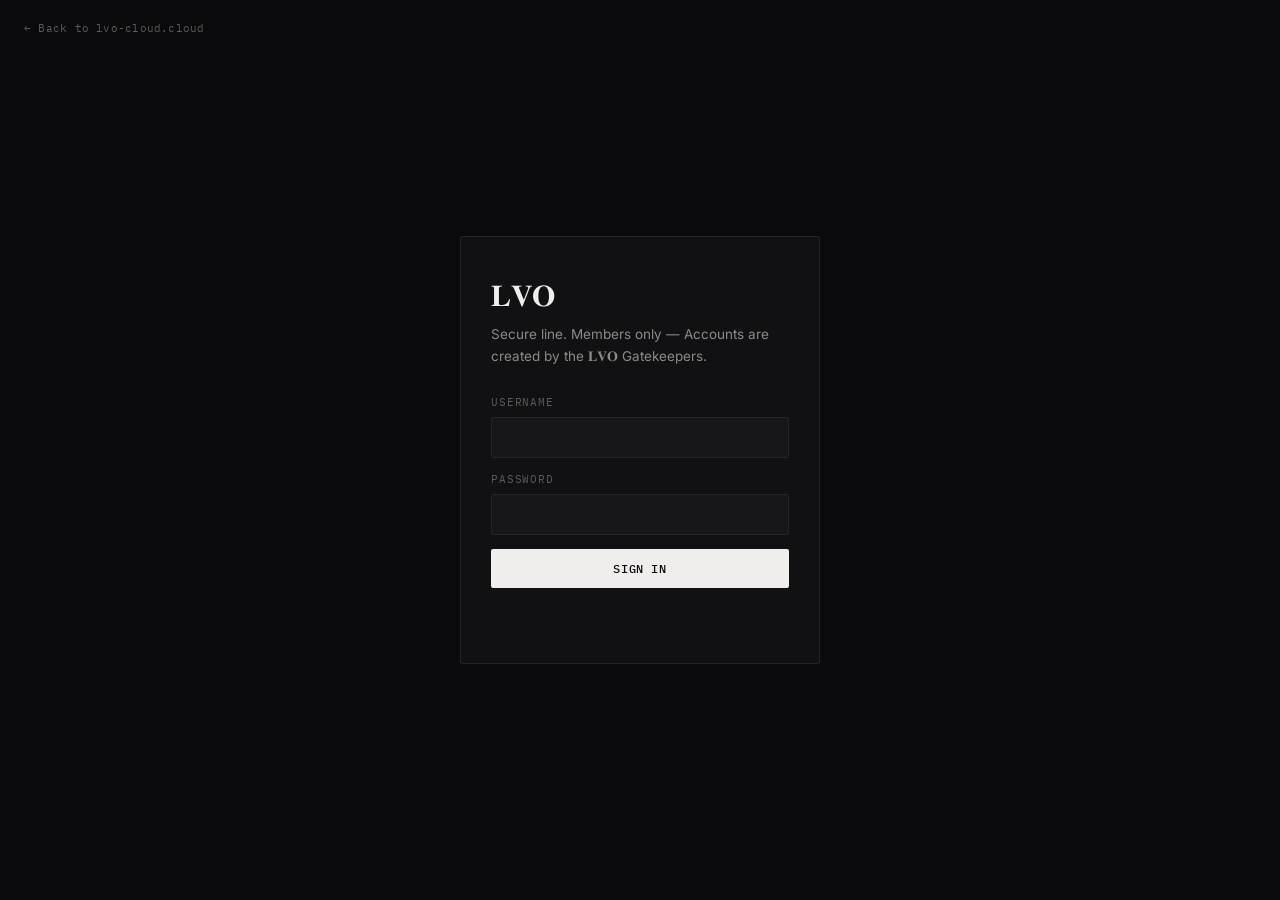
==== index.html @ 2da9b0f8 "Update index.html" ====
<!DOCTYPE html>
<html lang="en">
<head>
<meta charset="UTF-8" />
<meta name="viewport" content="width=device-width, initial-scale=1, maximum-scale=1, viewport-fit=cover" />
<title>𝐋𝐕𝐎 — secure line</title>
<link rel="preconnect" href="https://fonts.googleapis.com">
<link rel="preconnect" href="https://fonts.gstatic.com" crossorigin>
<link href="https://fonts.googleapis.com/css2?family=Fraunces:opsz,wght@9..144,500;9..144,600&family=Inter:wght@400;500;600&family=IBM+Plex+Mono:wght@400;500&display=swap" rel="stylesheet">
<link rel="stylesheet" href="app.css" />
<link rel="icon" type="image/png" href="assets/logo.png"/>
<link rel="apple-touch-icon" href="assets/logo.png"/>
</head>
<body>

<!-- ---------------- Login ---------------- -->
<section id="login-screen">
  <a class="back-to-site login-back" href="https://online.lvo-cloud.cloud">← Back to lvo-cloud.cloud</a>
  <form class="login-card" id="login-form">
    <p class="wordmark">𝐋𝐕𝐎</p>
    <p class="tagline">Secure line. Members only — Accounts are created by the 𝐋𝐕𝐎 Gatekeepers.</p>

    <div class="field">
      <label for="login-username">Username</label>
      <input id="login-username" type="text" autocomplete="username" required />
    </div>
    <div class="field">
      <label for="login-password">Password</label>
      <input id="login-password" type="password" autocomplete="current-password" required />
    </div>
    <button class="btn" type="submit" id="login-submit">Sign in</button>
    <p class="error-text" id="login-error"></p>
  </form>
</section>

<!-- ---------------- Force password change (first login) ---------------- -->
<div class="modal-backdrop hidden" id="pwd-modal">
  <div class="modal">
    <h2>Set a new password</h2>
    <p class="subhead">Your admin created this account with a temporary password. Choose your own before continuing.</p>
    <div class="field">
      <label for="pwd-new">New password (8+ characters)</label>
      <input id="pwd-new" type="password" autocomplete="new-password" />
    </div>
    <p class="error-text" id="pwd-error"></p>
    <div class="modal-actions">
      <button class="btn" id="pwd-save">Save and continue</button>
    </div>
  </div>
</div>

<!-- ---------------- Restore or start fresh (missing local E2EE state) ---------------- -->
<div class="modal-backdrop hidden" id="restore-modal">
  <div class="modal">
    <h2>Restore secure-line history</h2>
    <p class="subhead">This device is missing your encrypted conversation history. Enter your password to restore it from your account backup.</p>
    <div class="field">
      <label for="restore-password">Password</label>
      <input id="restore-password" type="password" autocomplete="current-password" />
    </div>
    <p class="error-text" id="restore-error"></p>
    <div class="modal-actions">
      <button class="btn" id="restore-submit" style="width:auto;">Restore</button>
    </div>
    <hr class="modal-divider" />
    <p class="hint-text">Don't have your password? Starting fresh means you won't be able to read old conversations here, and contacts will need to re-establish a secure session with you.</p>
    <div class="modal-actions">
      <button class="btn btn-danger" id="restore-skip" style="width:auto;">Start a new identity instead</button>
    </div>
  </div>
</div>

<!-- ---------------- App ---------------- -->
<section id="app-screen" class="hidden">
  <aside class="rail" id="rail">
    <div class="rail-header">
      <p class="rail-brand">𝐋𝐕𝐎</p>
      <a class="back-to-site" href="https://online.lvo-cloud.cloud">← lvo-cloud.cloud</a>
      <div class="me-row">
        <div class="avatar avatar-sm" id="me-avatar"></div>
        <span class="me-name" id="me-name"></span>
        <span class="leader-badge hidden" id="leader-badge">LEADER</span>
        <button class="icon-btn" id="open-avatar-modal" title="Change your image">✎</button>
      </div>
    </div>

    <p class="roster-label" id="channels-label">CHANNELS</p>
    <div class="roster-list channels-list" id="channels-list">
      <p class="roster-empty">Loading…</p>
    </div>

    <p class="roster-label">MEMBERS</p>
    <div class="roster-list" id="roster-list">
      <p class="roster-empty">Loading…</p>
    </div>

    <div class="rail-footer">
      <button class="icon-btn settings-btn" id="settings-btn" title="Settings">⚙</button>
      <div class="settings-popover hidden" id="settings-popover">
        <button class="settings-item" id="settings-avatar-btn">Change profile picture</button>
        <button class="settings-item hidden" id="admin-link">Admin panel</button>
        <div class="settings-divider"></div>
        <button class="settings-item danger" id="logout-btn">Log out</button>
      </div>
    </div>
  </aside>

  <main class="chat-pane" id="chat-pane">
    <div id="chat-empty" class="chat-empty">Pick a channel or a member from the left to start a conversation.</div>

    <div id="chat-active" class="hidden" style="display:contents;">
      <div class="chat-header">
        <button class="icon-btn chat-back-btn" id="chat-back-btn" title="Back">
          <svg viewBox="0 0 24 24" width="20" height="20" fill="none" stroke="currentColor" stroke-width="2" stroke-linecap="round" stroke-linejoin="round"><path d="M15 18l-6-6 6-6"/></svg>
        </button>
        <div class="avatar avatar-lg" id="peer-avatar"></div>
        <div>
          <div class="chat-peer-name" id="peer-name"></div>
          <div class="chat-status"><span class="status-dot" id="status-dot"></span><span id="status-text">Connecting…</span></div>
        </div>
      </div>
      <div class="messages" id="messages"></div>

      <div class="attachment-preview hidden" id="attachment-preview"></div>

      <p class="error-text" id="composer-error"></p>
      <div class="composer" id="composer-row">
        <input
          type="file"
          id="composer-file-input"
          class="hidden"
          accept=".pdf,.txt,.png,.jpg,.jpeg,.gif,.webp,.heic,.mp3,.wav,.m4a,.aac,.ogg,.flac,.mp4,.mov,.webm,.avi,.mkv"
          multiple
        />
        <div class="composer-pill">
          <button class="icon-btn" type="button" id="composer-attach-btn" title="Attach a file">📎</button>
          <button class="icon-btn" type="button" id="composer-gif-btn" title="Send a GIF">GIF</button>
          <textarea id="composer-input" placeholder="Message…"></textarea>
        </div>
        <button class="composer-send-btn" id="composer-send" title="Send">
          <svg viewBox="0 0 24 24" width="18" height="18" fill="currentColor"><path d="M3 20l18-8L3 4v6l12 2-12 2z"/></svg>
        </button>
      </div>
      <div class="composer-locked hidden" id="composer-locked">Only admins can post in this channel.</div>
    </div>
  </main>
</section>

<!-- ---------------- Avatar settings modal ---------------- -->
<div class="modal-backdrop hidden" id="avatar-modal">
  <div class="modal">
    <h2>Your image</h2>
    <p class="subhead">Shown to other members in the roster and in chat.</p>

    <div class="tab-row">
      <button class="tab-btn active" data-tab="presets">Choose an icon</button>
      <button class="tab-btn" data-tab="upload">Upload a photo</button>
    </div>

    <div id="tab-presets">
      <div class="preset-grid" id="preset-grid"></div>
    </div>

    <div id="tab-upload" class="hidden">
      <div class="upload-row">
        <div class="avatar avatar-xl" id="upload-preview"></div>
        <input type="file" id="upload-input" accept="image/*" />
      </div>
      <p class="hint-text">JPG or PNG, under 350KB. It's resized to a small square avatar — no need to crop it yourself.</p>
    </div>

    <p class="error-text" id="avatar-error"></p>
    <div class="modal-actions">
      <button class="btn btn-secondary" id="avatar-cancel" style="width:auto;">Close</button>
    </div>
  </div>
</div>

<!-- ---------------- Create channel modal ---------------- -->
<div class="modal-backdrop hidden" id="channel-modal">
  <div class="modal">
    <h2>New channel</h2>
    <p class="subhead">Group channels: everyone added can post. Announcement channels: only you (or people you grant) can post — everyone else reads.</p>
    <div class="field">
      <label for="channel-name">Name</label>
      <input id="channel-name" type="text" placeholder="e.g. Vindex Ops" />
    </div>
    <div class="tab-row">
      <button class="tab-btn active" data-channel-type="group">Group</button>
      <button class="tab-btn" data-channel-type="announcement">Announcement</button>
    </div>
    <p class="roster-label" style="padding-left:0;">MEMBERS</p>
    <div id="channel-member-picker" class="member-picker"></div>
    <p class="error-text" id="channel-error"></p>
    <div class="modal-actions">
      <button class="btn btn-secondary" id="channel-cancel" style="width:auto;">Cancel</button>
      <button class="btn" id="channel-create" style="width:auto;">Create channel</button>
    </div>
  </div>
</div>

<!-- ---------------- Manage channel modal ---------------- -->
<div class="modal-backdrop hidden" id="manage-channel-modal">
  <div class="modal">
    <h2 id="manage-channel-title">Manage channel</h2>
    <p class="subhead" id="manage-channel-subhead"></p>
    <div id="manage-channel-members"></div>
    <p class="roster-label" style="padding-left:0;">ADD MEMBER</p>
    <div class="form-row">
      <select id="manage-channel-add-select"></select>
      <button class="btn btn-secondary" id="manage-channel-add-btn" style="width:auto;">Add</button>
    </div>
    <p class="error-text" id="manage-channel-error"></p>
    <div class="modal-actions">
      <button class="btn btn-danger" id="manage-channel-delete" style="width:auto;">Delete channel</button>
      <button class="btn btn-secondary" id="manage-channel-close" style="width:auto;">Close</button>
    </div>
  </div>
</div>

<!-- ---------------- Admin screen (in-page, no /admin.html route) ---------------- -->
<section id="admin-screen" class="hidden">
  <div class="admin-wrap">
    <div class="admin-top">
      <h1 class="admin-title">𝐋𝐕𝐎 — admin</h1>
      <button class="back-link" id="close-admin">← Back to chat</button>
    </div>

    <div class="card">
      <h2>ADD A MEMBER</h2>
      <div class="form-row">
        <input id="new-username" placeholder="username" />
        <input id="new-displayname" placeholder="display name (optional)" />
      </div>
      <div class="form-row">
        <input id="new-password" placeholder="temporary password (8+ chars)" type="text" />
        <button class="btn" id="create-btn" style="width:auto;">Add member</button>
      </div>
      <p class="hint-text">Give them the username and temporary password directly — they'll be asked to set their own password the first time they sign in.</p>
      <p class="error-text" id="create-error"></p>
    </div>

    <div class="card">
      <h2>MEMBERS</h2>
      <div id="user-list"></div>
    </div>

    <div class="card">
      <div class="admin-top" style="margin-bottom:14px;">
        <h2 style="margin:0;">CHANNELS</h2>
        <button class="btn btn-secondary" id="admin-new-channel" style="width:auto;">+ New channel</button>
      </div>
      <div id="admin-channel-list"></div>
    </div>

    <div class="card">
      <h2>DIRECT MESSAGES</h2>
      <p class="hint-text" style="margin-top:0;">Direct messages stay end-to-end encrypted — this shows only who's talked to whom and when, never message content.</p>
      <div id="dm-thread-list"></div>
    </div>
  </div>
</section>

<!-- ---------------- Message bubble template (cloned by app.js per message) ---------------- -->
<template id="message-template">
  <div class="message" data-message-id="" data-from="">
    <div class="avatar avatar-sm message-avatar"></div>
    <div class="message-body">
      <div class="message-meta">
        <span class="message-author"></span>
        <span class="message-time"></span>
      </div>
      <div class="message-bubble">
        <div class="message-attachments"></div>
        <div class="message-text"></div>
      </div>
      <div class="message-reactions hidden"></div>
    </div>
    <div class="message-hover-actions">
      <button class="icon-btn message-heart-btn" type="button" title="React with ❤️">
        <svg viewBox="0 0 24 24" width="15" height="15" fill="none" stroke="currentColor" stroke-width="1.6" stroke-linecap="round" stroke-linejoin="round">
          <path d="M12 20.5s-7.5-4.6-9.9-9.1C.6 8 2 4.6 5.3 3.9c2-.45 3.9.4 5 2 .8 1.15.9 1.15 1.7 0 1.1-1.6 3-2.45 5-2 3.3.7 4.7 4.1 3.2 7.5-2.4 4.5-9.9 9.1-9.9 9.1z"/>
        </svg>
      </button>
      <button class="icon-btn message-react-btn" type="button" title="Add reaction">
        <svg viewBox="0 0 20 20" width="16" height="16" fill="none" stroke="currentColor" stroke-width="1.4" stroke-linecap="round" stroke-linejoin="round">
          <circle cx="8" cy="8" r="6.3"/>
          <path d="M5.4 8.8c.55.95 1.55 1.6 2.6 1.6s2.05-.65 2.6-1.6"/>
          <circle cx="6" cy="6.6" r="0.55" fill="currentColor" stroke="none"/>
          <circle cx="10" cy="6.6" r="0.55" fill="currentColor" stroke="none"/>
          <path d="M15 11.5v4.4M12.8 13.7h4.4" stroke-width="1.6"/>
        </svg>
      </button>
    </div>
  </div>
</template>

<!-- ---------------- Reaction pill template (cloned per emoji group under a message) ---------------- -->
<template id="reaction-pill-template">
  <button class="reaction-pill" type="button" data-emoji="">
    <span class="reaction-emoji"></span>
    <span class="reaction-count"></span>
  </button>
</template>

<!-- ---------------- Reaction picker popup (positioned near the message that was hovered/tapped) ----------------
     Full emoji set via the emoji-picker-element web component instead of
     a hardcoded row of 6 buttons. The custom element script is lazy-loaded
     by app.js the first time this popup is opened, not on initial page load. -->
<div class="reaction-picker hidden" id="reaction-picker">
  <emoji-picker id="emoji-picker-el"></emoji-picker>
</div>

<!-- ---------------- Attachment bubble template (cloned by app.js per message) ---------------- -->
<template id="attachment-bubble-template">
  <div class="attachment-bubble" data-kind="">
    <a class="attachment-image-link" href="#" target="_blank" rel="noopener">
      <img class="attachment-image hidden" alt="" />
    </a>
    <div class="attachment-file hidden">
      <span class="attachment-file-icon"></span>
      <div class="attachment-file-meta">
        <span class="attachment-file-name"></span>
        <span class="attachment-file-size"></span>
      </div>
      <a class="attachment-download-link" href="#" download>⬇</a>
    </div>
    <audio class="attachment-audio hidden" controls></audio>
    <video class="attachment-video hidden" controls></video>
  </div>
</template>

<!-- ---------------- Lightbox for image/video attachments ---------------- -->
<div class="modal-backdrop hidden" id="lightbox-modal">
  <div class="modal lightbox-modal">
    <button class="icon-btn lightbox-close" id="lightbox-close" title="Close">✕</button>
    <img class="lightbox-image hidden" id="lightbox-image" alt="" />
    <video class="lightbox-video hidden" id="lightbox-video" controls></video>
  </div>
</div>

<!-- ---------------- GIF search modal (GIPHY) ---------------- -->
<div class="modal-backdrop hidden" id="gif-modal">
  <div class="modal gif-modal">
    <h2>Send a GIF</h2>
    <div class="field">
      <input id="gif-search-input" type="text" placeholder="Search GIPHY…" />
    </div>
    <div class="gif-grid" id="gif-grid"></div>
    <p class="error-text" id="gif-error"></p>
    <div class="modal-actions">
      <button class="btn btn-secondary" id="gif-cancel" style="width:auto;">Close</button>
    </div>
  </div>
</div>

<!--
  sdk/e2ee-sdk.bundle.js and the emoji-picker-element module are NOT
  loaded here anymore. Both are lazy-loaded from app.js only when
  actually needed (after a successful login, and the first time the
  reaction picker opens) so the login screen doesn't have to download
  the crypto bundle before it's even interactive.
-->
<script src="app.js"></script>
</body>
</html>
---- app.css ----
/* Fonts are now loaded via <link> tags in index.html's <head> instead of
   an @import here — an @import inside CSS forces the browser to fetch
   and parse this whole file before it even discovers the font request,
   adding a full extra round trip before text renders. */

:root {
  --ink: #0a0a0c;
  --panel: #111114;
  --panel-raised: #17171b;
  --hairline: #242327;
  --text: #f0eeec;
  --text-muted: #8b8a86;
  --text-faint: #5c5b58;
  --accent: #4e8ca8;
  --accent-dim: #2c4e5c;
  --accent-2: #7c5cff;
  --leader: #c8a96e;
  --danger: #b3564a;
  --radius: 2px;
  --font-ui: 'Inter', system-ui, sans-serif;
  --font-serif: 'Fraunces', serif;
  --font-mono: 'IBM Plex Mono', ui-monospace, monospace;
  /* iOS/Android safe areas (notch, status bar, home indicator). Falls
     back to 0px on devices/browsers that don't support env(), so these
     are safe to use unconditionally rather than only inside a mobile
     media query. */
  --safe-top: env(safe-area-inset-top, 0px);
  --safe-bottom: env(safe-area-inset-bottom, 0px);
  --safe-left: env(safe-area-inset-left, 0px);
  --safe-right: env(safe-area-inset-right, 0px);
}

* { box-sizing: border-box; }

html, body {
  height: 100%;
  margin: 0;
  overflow: hidden; /* the app manages its own internal scroll regions */
}

body {
  background: var(--ink);
  color: var(--text);
  font-family: var(--font-ui);
  font-size: 15px;
  line-height: 1.5;
  -webkit-font-smoothing: antialiased;
  /* prevents the blue tap-highlight flash on iOS/Android when tapping
     roster rows, buttons, etc. */
  -webkit-tap-highlight-color: transparent;
}

button {
  font-family: inherit;
  cursor: pointer;
}

input, textarea {
  font-family: inherit;
  font-size: inherit;
  color: var(--text);
  background: var(--panel-raised);
  border: 1px solid var(--hairline);
  border-radius: var(--radius);
  padding: 10px 12px;
}
input::placeholder, textarea::placeholder { color: var(--text-faint); }
input:focus, textarea:focus, button:focus-visible {
  outline: none;
  border-color: var(--accent-dim);
}

.hidden { display: none !important; }

/* ---------- Login ---------- */

#login-screen {
  position: fixed;
  inset: 0;
  overflow-y: auto;
  display: flex;
  align-items: center;
  justify-content: center;
  padding: 24px;
  padding-top: calc(24px + var(--safe-top));
  padding-bottom: calc(24px + var(--safe-bottom));
}

.login-back {
  position: fixed;
  top: calc(20px + var(--safe-top));
  left: calc(24px + var(--safe-left));
  z-index: 5;
}

.login-card {
  width: 100%;
  max-width: 360px;
  border: 1px solid var(--hairline);
  border-radius: var(--radius);
  background: var(--panel);
  padding: 36px 30px;
}

.wordmark {
  font-family: var(--font-serif);
  font-weight: 500;
  font-size: 30px;
  letter-spacing: -0.01em;
  color: var(--text);
  margin: 0 0 6px;
}

.tagline {
  color: var(--text-muted);
  font-size: 13.5px;
  line-height: 1.6;
  margin: 0 0 28px;
}

.field {
  display: flex;
  flex-direction: column;
  gap: 6px;
  margin-bottom: 14px;
}
.field label {
  font-family: var(--font-mono);
  font-size: 10.5px;
  letter-spacing: 0.08em;
  text-transform: uppercase;
  color: var(--text-faint);
}

.btn {
  font-family: var(--font-mono);
  font-size: 12px;
  letter-spacing: 0.05em;
  text-transform: uppercase;
  border: none;
  border-radius: var(--radius);
  padding: 12px 16px;
  font-weight: 500;
  background: var(--text);
  color: var(--ink);
  width: 100%;
  transition: background .15s;
}
.btn:hover { background: var(--accent); color: var(--text); }
.btn:disabled { opacity: 0.35; cursor: default; }

.btn-secondary {
  background: transparent;
  border: 1px solid var(--hairline);
  color: var(--text);
}
.btn-secondary:hover { border-color: var(--accent-dim); background: var(--panel-raised); }

.btn-danger {
  background: transparent;
  border: 1px solid var(--danger);
  color: var(--danger);
}
.btn-danger:hover { background: rgba(179, 86, 74, 0.12); }

.error-text {
  color: var(--danger);
  font-size: 13px;
  margin-top: 10px;
  min-height: 16px;
}

.hint-text {
  color: var(--text-faint);
  font-size: 12px;
  margin-top: 16px;
  line-height: 1.6;
}

/* ---------- App shell ---------- */

#app-screen {
  position: fixed;
  inset: 0;
  overflow: hidden;
  display: grid;
  grid-template-columns: 280px 1fr;
  grid-template-rows: 100%;
}

.rail {
  background: var(--ink);
  border-right: 1px solid var(--hairline);
  display: flex;
  flex-direction: column;
  min-width: 0;
  min-height: 0;
  height: 100%;
  overflow: hidden;
}

.rail-header {
  padding: 20px 16px 16px;
  padding-top: calc(20px + var(--safe-top));
  border-bottom: 1px solid var(--hairline);
  flex: 0 0 auto;
}

.rail-brand {
  font-family: var(--font-serif);
  font-weight: 500;
  font-size: 19px;
  letter-spacing: -0.01em;
  margin: 0 0 4px;
}

.back-to-site {
  display: inline-block;
  font-family: var(--font-mono);
  font-size: 11px;
  letter-spacing: 0.02em;
  color: var(--text-faint);
  text-decoration: none;
  margin: 0 0 14px;
}
.back-to-site:hover { color: var(--accent); }

.me-row {
  display: flex;
  align-items: center;
  gap: 10px;
}

.me-name {
  font-size: 13px;
  font-weight: 500;
  flex: 1;
  min-width: 0;
  overflow: hidden;
  text-overflow: ellipsis;
  white-space: nowrap;
}

.leader-badge {
  font-size: 10px;
  font-family: var(--font-mono);
  letter-spacing: 0.05em;
  color: var(--leader);
  border: 1px solid var(--leader);
  border-radius: var(--radius);
  padding: 3px 7px;
  white-space: nowrap;
}

.icon-btn {
  background: transparent;
  border: none;
  color: var(--text-muted);
  padding: 4px;
  border-radius: var(--radius);
  display: flex;
  flex-shrink: 0;
}
.icon-btn:hover { color: var(--text); background: var(--panel-raised); }

.roster-label {
  padding: 16px 16px 8px;
  font-size: 11px;
  letter-spacing: 0.1em;
  text-transform: uppercase;
  color: var(--text-faint);
  font-family: var(--font-mono);
  flex: 0 0 auto;
}

.roster-list {
  overflow-y: auto;
  -webkit-overflow-scrolling: touch;
  padding: 0 8px 8px;
  min-height: 0;
}

/* Members list takes remaining space; channels list is capped so a long
   channel list can't push the members list (or the rail footer) off
   screen — each scrolls independently instead of the whole page. */
#roster-list { flex: 1 1 auto; }
#channels-list { flex: 0 1 auto; max-height: 34vh; }

.roster-item {
  display: flex;
  align-items: center;
  gap: 10px;
  width: 100%;
  padding: 9px 8px;
  border: none;
  background: transparent;
  border-radius: var(--radius);
  text-align: left;
  color: var(--text);
}
.roster-item:hover { background: var(--panel-raised); }
.roster-item.active { background: var(--panel-raised); box-shadow: inset 2px 0 0 var(--accent); }
.roster-item.active .avatar { box-shadow: 0 0 0 2px var(--ink), 0 0 0 4px var(--accent-2); }

.roster-name {
  font-size: 13.5px;
  flex: 1;
  min-width: 0;
  overflow: hidden;
  text-overflow: ellipsis;
  white-space: nowrap;
}

.roster-empty {
  color: var(--text-faint);
  font-size: 13px;
  padding: 16px;
  line-height: 1.6;
}

.rail-footer {
  padding: 12px 16px;
  padding-bottom: calc(12px + var(--safe-bottom));
  border-top: 1px solid var(--hairline);
  flex: 0 0 auto;
  position: relative;
  display: flex;
}

.settings-btn {
  width: 36px;
  height: 36px;
  align-items: center;
  justify-content: center;
  border: 1px solid var(--hairline);
  border-radius: var(--radius);
  font-size: 16px;
}
.settings-btn:hover { border-color: var(--accent-dim); background: var(--panel-raised); color: var(--text); }

.settings-popover {
  position: absolute;
  left: 16px;
  bottom: calc(58px + var(--safe-bottom));
  width: 216px;
  background: var(--panel);
  border: 1px solid var(--hairline);
  border-radius: var(--radius);
  padding: 6px;
  display: flex;
  flex-direction: column;
  gap: 2px;
  box-shadow: 0 10px 30px rgba(0, 0, 0, 0.45);
  z-index: 20;
}

.settings-item {
  display: block;
  width: 100%;
  text-align: left;
  background: transparent;
  border: none;
  color: var(--text);
  padding: 9px 10px;
  font-size: 13px;
  border-radius: var(--radius);
  text-decoration: none;
}
.settings-item:hover { background: var(--panel-raised); }
.settings-item.danger { color: var(--danger); }
.settings-divider {
  height: 1px;
  background: var(--hairline);
  margin: 4px 2px;
}

/* ---------- Avatar ---------- */

.avatar {
  border-radius: 50%;
  display: flex;
  align-items: center;
  justify-content: center;
  overflow: hidden;
  flex-shrink: 0;
  font-family: var(--font-serif);
  font-size: 16px;
  background: var(--panel-raised);
  color: var(--text);
}
.avatar img { width: 100%; height: 100%; object-fit: cover; }
.avatar svg { width: 55%; height: 55%; }
.avatar-sm { width: 30px; height: 30px; font-size: 14px; }
.avatar-lg { width: 40px; height: 40px; font-size: 18px; }
.avatar-xl { width: 64px; height: 64px; font-size: 30px; }

/* Group/announcement channel icons get a gradient instead of the flat
   panel background used for member avatars, so they read as distinct
   "spaces" in the list the way Instagram group threads do. */
.channel-icon {
  background: linear-gradient(135deg, var(--accent-2), #ff5c8d);
  color: #fff;
}

/* ---------- Chat pane ---------- */

.chat-pane {
  display: flex;
  flex-direction: column;
  min-width: 0;
  min-height: 0;
  height: 100%;
  overflow: hidden;
  background: var(--ink);
}

.chat-header {
  display: flex;
  align-items: center;
  gap: 12px;
  padding: 16px 24px;
  padding-top: calc(16px + var(--safe-top));
  border-bottom: 1px solid var(--hairline);
  flex: 0 0 auto;
}

/* Only shown on mobile (see media query) — returns to the roster/channel
   list instead of leaving the chat with nowhere to go back to. */
.chat-back-btn {
  display: none;
  width: 32px;
  height: 32px;
  align-items: center;
  justify-content: center;
  margin-left: -6px;
  border-radius: 50%;
}

.chat-peer-name {
  font-size: 15.5px;
  font-weight: 500;
}

.chat-status {
  font-family: var(--font-mono);
  font-size: 11px;
  letter-spacing: 0.03em;
  color: var(--text-faint);
  display: flex;
  align-items: center;
  gap: 6px;
  margin-top: 2px;
}

.status-dot {
  width: 6px;
  height: 6px;
  border-radius: 50%;
  background: var(--text-faint);
  flex-shrink: 0;
}
.status-dot.secured { background: var(--accent); }
.status-dot.error { background: var(--danger); }

.chat-empty {
  flex: 1;
  display: flex;
  align-items: center;
  justify-content: center;
  color: var(--text-faint);
  font-size: 14px;
  text-align: center;
  padding: 40px;
}

.messages {
  flex: 1 1 auto;
  min-height: 0;
  overflow-y: auto;
  -webkit-overflow-scrolling: touch;
  padding: 22px 24px;
  display: flex;
  flex-direction: column;
  gap: 0;
}

/* Spacing between messages is margin-based (not a uniform flex gap) so
   grouped/consecutive messages from the same sender can sit tighter
   together, Instagram-DM style, instead of every message getting the
   same amount of breathing room regardless of who sent it. */
.messages > * { margin-top: 14px; }
.messages > *:first-child { margin-top: 0; }
.messages > .message.grouped { margin-top: 2px; }

.bubble-row {
  display: flex;
  gap: 8px;
  max-width: 70%;
}
.bubble-row.mine { align-self: flex-end; flex-direction: row-reverse; }

.bubble {
  padding: 10px 14px;
  border-radius: var(--radius);
  font-size: 14px;
  line-height: 1.5;
  word-break: break-word;
}
.bubble-row.theirs .bubble { background: var(--panel-raised); border: 1px solid var(--hairline); }
.bubble-row.mine .bubble { background: var(--accent-dim); border: 1px solid var(--accent); color: var(--text); }
.bubble-row.system { align-self: center; max-width: 90%; }
.bubble-row.system .bubble {
  background: transparent;
  color: var(--text-faint);
  font-family: var(--font-mono);
  font-size: 11.5px;
  letter-spacing: 0.02em;
  border: 1px dashed var(--hairline);
}

/* ---------- Messages-app style bubbles (avatar, name+time, bubble, reactions) ---------- */

.message {
  display: flex;
  gap: 10px;
  max-width: 66%;
  align-self: flex-start;
}
.message.mine {
  align-self: flex-end;
  flex-direction: row-reverse;
}

.message-avatar {
  margin-top: 18px;
  flex-shrink: 0;
}
/* Grouped messages (same sender, sent close together) hide the avatar
   and the name/time row, but keep the avatar's layout space reserved
   with visibility instead of display:none, so the text bubble above it
   doesn't jump out of alignment. */
.message.grouped .message-avatar { visibility: hidden; }
.message.grouped .message-meta { display: none; }

.message-body {
  display: flex;
  flex-direction: column;
  gap: 5px;
  min-width: 0;
}
.message.theirs .message-body { align-items: flex-start; }
.message.mine .message-body { align-items: flex-end; }

.message-meta {
  display: flex;
  align-items: baseline;
  gap: 8px;
  font-family: var(--font-mono);
  padding: 0 2px;
}
.message.mine .message-meta { flex-direction: row-reverse; }

.message-author {
  font-size: 11.5px;
  color: var(--text-muted);
  font-weight: 500;
  max-width: 220px;
  overflow: hidden;
  text-overflow: ellipsis;
  white-space: nowrap;
}
.message-time {
  font-size: 10.5px;
  color: var(--text-faint);
  white-space: nowrap;
}

.message-bubble {
  display: flex;
  flex-direction: column;
  gap: 6px;
  min-width: 0;
}
.message.theirs .message-bubble { align-items: flex-start; }
.message.mine .message-bubble { align-items: flex-end; }

.message-attachments { display: flex; flex-direction: column; gap: 6px; min-width: 0; }

.message-text {
  background: var(--panel-raised);
  border: 1px solid var(--hairline);
  border-radius: 18px;
  padding: 9px 14px;
  font-size: 14px;
  line-height: 1.5;
  word-break: break-word;
  max-width: 100%;
  white-space: pre-wrap;
}
.message.mine .message-text {
  background: linear-gradient(135deg, var(--accent) 0%, var(--accent-2) 100%);
  border-color: transparent;
  color: #fff;
}
.message.theirs .message-text { border-bottom-left-radius: 4px; }
.message.mine .message-text { border-bottom-right-radius: 4px; }

.message-reactions {
  display: flex;
  flex-wrap: wrap;
  gap: 4px;
  padding: 0 2px;
}
.message.mine .message-reactions { justify-content: flex-end; }

.reaction-pill {
  display: flex;
  align-items: center;
  gap: 4px;
  background: var(--panel-raised);
  border: 1px solid var(--hairline);
  border-radius: 999px;
  padding: 2px 8px;
  color: var(--text-muted);
}
.reaction-pill:hover { border-color: var(--accent-dim); }
.reaction-pill.mine-reaction { border-color: var(--accent); color: var(--text); }
.reaction-emoji { font-size: 13px; }
.reaction-count { font-family: var(--font-mono); font-size: 10.5px; }

.message-hover-actions {
  align-self: center;
  display: flex;
  gap: 2px;
  opacity: 0;
  pointer-events: none;
  transition: opacity .12s ease;
}
.message:hover .message-hover-actions,
.message:focus-within .message-hover-actions { opacity: 1; pointer-events: auto; }
.message-react-btn, .message-heart-btn {
  width: 28px;
  height: 28px;
  align-items: center;
  justify-content: center;
  border-radius: 50%;
  color: var(--text-faint);
}
.message-react-btn:hover { color: var(--text); background: var(--panel-raised); }
.message-heart-btn:hover { color: #ff5c8d; background: var(--panel-raised); }

/* ---------- Attachments (images, files, audio, video bubbles) ---------- */

.attachment-bubble { max-width: 280px; }

.attachment-image-link { display: block; line-height: 0; }
.attachment-image {
  display: block;
  width: 100%;
  max-height: 320px;
  object-fit: cover;
  border-radius: 12px;
  cursor: zoom-in;
  border: 1px solid var(--hairline);
}

.attachment-file {
  display: flex;
  align-items: center;
  gap: 10px;
  background: var(--panel-raised);
  border: 1px solid var(--hairline);
  border-radius: var(--radius);
  padding: 10px 12px;
  min-width: 220px;
}
.attachment-file-icon { font-size: 20px; flex-shrink: 0; }
.attachment-file-meta {
  display: flex;
  flex-direction: column;
  min-width: 0;
  flex: 1;
}
.attachment-file-name {
  font-size: 13px;
  overflow: hidden;
  text-overflow: ellipsis;
  white-space: nowrap;
}
.attachment-file-size {
  font-size: 11px;
  color: var(--text-faint);
  font-family: var(--font-mono);
}
.attachment-download-link {
  color: var(--accent);
  text-decoration: none;
  font-size: 16px;
  flex-shrink: 0;
  padding: 4px;
}
.attachment-download-link:hover { color: var(--text); }

.attachment-audio { display: block; width: 260px; max-width: 100%; }
.attachment-video {
  display: block;
  width: 100%;
  max-height: 320px;
  border-radius: 12px;
  cursor: pointer;
  border: 1px solid var(--hairline);
}

/* ---------- Composer attachment preview strip ---------- */

.attachment-preview {
  display: flex;
  flex-wrap: wrap;
  gap: 8px;
  padding: 10px 24px 0;
  flex: 0 0 auto;
}
.attachment-preview-chip {
  display: flex;
  align-items: center;
  gap: 8px;
  background: var(--panel-raised);
  border: 1px solid var(--hairline);
  border-radius: var(--radius);
  padding: 6px 6px 6px 10px;
  font-size: 12px;
  color: var(--text-muted);
}
.attachment-preview-chip .icon-btn { padding: 2px; }

/* ---------- Composer (pill-shaped input + circular gradient send button,
   Instagram-DM style, instead of a full-width text field + text button) ---------- */

.composer {
  display: flex;
  align-items: center;
  gap: 10px;
  padding: 12px 20px 18px;
  padding-bottom: calc(18px + var(--safe-bottom));
  border-top: 1px solid var(--hairline);
  flex: 0 0 auto;
}

.composer-pill {
  flex: 1;
  min-width: 0;
  display: flex;
  align-items: center;
  gap: 2px;
  background: var(--panel-raised);
  border: 1px solid var(--hairline);
  border-radius: 999px;
  padding: 6px 8px 6px 12px;
  transition: border-color .15s;
}
.composer-pill:focus-within { border-color: var(--accent-dim); }

.composer-pill textarea {
  flex: 1;
  min-width: 0;
  resize: none;
  height: 22px;
  max-height: 100px;
  border: none;
  background: transparent;
  padding: 6px 4px;
}

.composer-pill .icon-btn {
  height: 32px;
  width: 32px;
  flex-shrink: 0;
  align-items: center;
  justify-content: center;
  border-radius: 50%;
  font-size: 11px;
  font-family: var(--font-mono);
}

.composer-send-btn {
  width: 40px;
  height: 40px;
  border-radius: 50%;
  border: none;
  flex-shrink: 0;
  display: flex;
  align-items: center;
  justify-content: center;
  background: var(--panel-raised);
  color: var(--text-faint);
  transition: background .15s, color .15s, transform .1s;
}
.composer-send-btn.active {
  background: linear-gradient(135deg, var(--accent) 0%, var(--accent-2) 100%);
  color: #fff;
}
.composer-send-btn:active { transform: scale(0.9); }

#composer-error { padding: 0 24px; flex: 0 0 auto; }

.composer-locked {
  padding: 14px 24px 20px;
  padding-bottom: calc(20px + var(--safe-bottom));
  color: var(--text-faint);
  font-family: var(--font-mono);
  font-size: 12px;
  letter-spacing: 0.02em;
  border-top: 1px solid var(--hairline);
  flex: 0 0 auto;
}

/* ---------- Modal ---------- */

.modal-backdrop {
  position: fixed;
  inset: 0;
  background: rgba(5, 5, 6, 0.75);
  display: flex;
  align-items: center;
  justify-content: center;
  z-index: 10;
  padding: 24px;
  padding-top: calc(24px + var(--safe-top));
  padding-bottom: calc(24px + var(--safe-bottom));
}

.modal {
  width: 100%;
  max-width: 420px;
  background: var(--panel);
  border: 1px solid var(--hairline);
  border-radius: var(--radius);
  padding: 26px;
  max-height: 85vh;
  overflow-y: auto;
  -webkit-overflow-scrolling: touch;
  position: relative;
}

.modal h2 {
  font-family: var(--font-serif);
  font-weight: 500;
  font-size: 19px;
  margin: 0 0 6px;
}
.modal .subhead {
  color: var(--text-muted);
  font-size: 13px;
  line-height: 1.6;
  margin: 0 0 20px;
}

.tab-row {
  display: flex;
  gap: 6px;
  margin-bottom: 18px;
}
.tab-btn {
  flex: 1;
  font-family: var(--font-mono);
  background: transparent;
  border: 1px solid var(--hairline);
  color: var(--text-faint);
  border-radius: var(--radius);
  padding: 9px;
  font-size: 11.5px;
  letter-spacing: 0.03em;
  text-transform: uppercase;
}
.tab-btn.active { border-color: var(--accent-dim); color: var(--text); }

.preset-grid {
  display: grid;
  grid-template-columns: repeat(4, 1fr);
  gap: 10px;
  margin-bottom: 8px;
}
.preset-choice {
  aspect-ratio: 1;
  border: 2px solid transparent;
  border-radius: 50%;
  display: flex;
  align-items: center;
  justify-content: center;
  overflow: hidden;
}
.preset-choice img { width: 100%; height: 100%; object-fit: cover; }
.preset-choice svg { width: 46%; height: 46%; }
.preset-choice.selected { border-color: var(--accent); }

.upload-row {
  display: flex;
  align-items: center;
  gap: 14px;
  margin-bottom: 8px;
}

.modal-actions {
  display: flex;
  gap: 10px;
  margin-top: 20px;
}

/* ---------- Lightbox ---------- */

.lightbox-modal {
  background: transparent;
  border: none;
  padding: 0;
  max-width: 92vw;
  max-height: 92vh;
  display: flex;
  align-items: center;
  justify-content: center;
  overflow: visible;
}
.lightbox-image, .lightbox-video {
  max-width: 92vw;
  max-height: 88vh;
  border-radius: var(--radius);
  display: block;
}
.lightbox-close {
  position: absolute;
  top: -42px;
  right: -6px;
  color: var(--text);
  background: var(--panel-raised);
  border: 1px solid var(--hairline);
  border-radius: 50%;
  width: 32px;
  height: 32px;
  align-items: center;
  justify-content: center;
}

/* ---------- Scrollbars ---------- */

::-webkit-scrollbar { width: 8px; }
::-webkit-scrollbar-thumb { background: var(--hairline); border-radius: 4px; }
::-webkit-scrollbar-track { background: transparent; }

/* ---------- Mobile: Telegram/Instagram-style list <-> chat navigation ----------
   #app-screen starts on the roster/channel list (.rail) full-screen.
   Picking a channel or member adds .chat-open (see app.js selectPeer /
   selectChannel), which swaps to the chat pane full-screen; the back
   button in the chat header (only visible at this breakpoint) removes
   .chat-open again. Nothing here changes the desktop two-pane layout. */
@media (max-width: 700px) {
  #app-screen {
    grid-template-columns: 1fr;
    grid-template-rows: 1fr;
  }
  .rail {
    display: flex;
    width: 100%;
  }
  .chat-pane { display: none; }

  #app-screen.chat-open .rail { display: none; }
  #app-screen.chat-open .chat-pane { display: flex; }

  .chat-back-btn { display: flex; }

  .chat-header { padding-left: 14px; padding-right: 16px; }
  .messages { padding: 16px; }
  .composer { padding-left: 12px; padding-right: 12px; }
  .attachment-preview { padding-left: 12px; padding-right: 12px; }
  #composer-error { padding-left: 12px; padding-right: 12px; }
  .composer-locked { padding-left: 16px; padding-right: 16px; }

  .message { max-width: 84%; }

  /* iOS Safari zooms the page in on focusing any input under 16px —
     bump just the interactive form controls up to 16px at this
     breakpoint rather than changing desktop typography. */
  input, textarea, select { font-size: 16px; }

  .modal { padding: 22px 18px; max-width: 100%; }
  .modal-backdrop { padding: 16px; padding-top: calc(16px + var(--safe-top)); padding-bottom: calc(16px + var(--safe-bottom)); }

  .gif-modal { width: 100%; }
  .gif-grid { grid-template-columns: repeat(3, 1fr); }

  emoji-picker {
    width: min(320px, calc(100vw - 32px));
  }

  .admin-wrap { padding: 20px 16px 60px; padding-top: calc(20px + var(--safe-top)); }
  .form-row { flex-direction: column; align-items: stretch; }
  .form-row input, .form-row select { min-width: 0; }
}

/* ---------- Channels ---------- */
.read-only-badge {
  font-family: var(--font-mono);
  font-size: 9.5px;
  letter-spacing: 0.04em;
  text-transform: uppercase;
  color: var(--text-faint);
  border: 1px solid var(--hairline);
  border-radius: var(--radius);
  padding: 2px 5px;
  white-space: nowrap;
}
.monitoring-banner {
  background: var(--panel-raised);
  border-bottom: 1px solid var(--hairline);
  color: var(--text-faint);
  font-family: var(--font-mono);
  font-size: 11px;
  letter-spacing: 0.02em;
  padding: 8px 24px;
  text-align: center;
  flex: 0 0 auto;
}
.member-picker {
  display: flex;
  flex-direction: column;
  gap: 6px;
  max-height: 220px;
  overflow-y: auto;
  margin-bottom: 8px;
  padding: 4px 2px;
}
.member-picker-row {
  font-size: 13.5px;
  display: flex;
  align-items: center;
  gap: 8px;
}
.member-picker-row input { padding: 0; width: auto; }
.canpost-toggle {
  font-family: var(--font-mono);
  font-size: 11.5px;
  color: var(--text-muted);
  display: flex;
  align-items: center;
  gap: 6px;
  white-space: nowrap;
}
.canpost-toggle input { padding: 0; width: auto; }
.channel-type-badge {
  font-family: var(--font-mono);
  font-size: 9.5px;
  letter-spacing: 0.04em;
  text-transform: uppercase;
  color: var(--text-faint);
  border: 1px solid var(--hairline);
  border-radius: var(--radius);
  padding: 2px 5px;
  margin-left: 6px;
}
select {
  font-family: inherit;
  font-size: inherit;
  color: var(--text);
  background: var(--panel-raised);
  border: 1px solid var(--hairline);
  border-radius: var(--radius);
  padding: 10px 12px;
}
/* ---------- Admin screen (in-page, replaces admin.html) ---------- */
#admin-screen {
  position: fixed;
  inset: 0;
  overflow-y: auto;
  -webkit-overflow-scrolling: touch;
  background: var(--ink);
}
.admin-wrap { max-width: 720px; margin: 0 auto; padding: 32px 24px 80px; }
.admin-top { display: flex; align-items: center; justify-content: space-between; margin-bottom: 24px; gap: 12px; flex-wrap: wrap; }
.admin-title { font-family: var(--font-mono); font-size: 18px; margin: 0; }
.card { border: 1px solid var(--hairline); border-radius: var(--radius); background: var(--panel); padding: 20px; margin-bottom: 20px; }
.card h2 { font-size: 14px; margin: 0 0 14px; color: var(--text-muted); font-family: var(--font-mono); font-weight: 500; }
.form-row { display: flex; gap: 10px; margin-bottom: 10px; flex-wrap: wrap; align-items: center; }
.form-row input, .form-row select { flex: 1; min-width: 140px; }
.user-row { display: flex; align-items: center; gap: 10px; padding: 10px 0; border-bottom: 1px solid var(--hairline); flex-wrap: wrap; }
.user-row:last-child { border-bottom: none; }
.user-meta { flex: 1; min-width: 0; }
.user-id { font-family: var(--font-mono); font-size: 12.5px; color: var(--text-muted); }
.user-actions { display: flex; gap: 6px; align-items: center; flex-wrap: wrap; }
.user-actions button { font-size: 12px; padding: 6px 10px; width: auto; }
.back-link {
  color: var(--accent);
  font-size: 13px;
  text-decoration: none;
  background: transparent;
  border: none;
  font-family: inherit;
  cursor: pointer;
  padding: 0;
}

/* ---------- Reactions: emoji picker (added for full-emoji-set reactions) ---------- */
.reaction-picker { padding: 0; width: max-content; max-width: calc(100vw - 20px); }
emoji-picker {
  --background: var(--panel-raised);
  --border-color: var(--hairline);
  --num-columns: 8;
  width: 320px;
  height: 360px;
  max-width: 100%;
}

/* ---------- GIFs (GIPHY search modal) ---------- */
.gif-modal { width: 480px; max-width: 100%; }
.gif-grid {
  display: grid;
  grid-template-columns: repeat(3, 1fr);
  gap: 8px;
  max-height: 360px;
  overflow-y: auto;
  -webkit-overflow-scrolling: touch;
}
.gif-choice {
  padding: 0;
  border: none;
  background: none;
  cursor: pointer;
  border-radius: var(--radius);
  overflow: hidden;
}
.gif-choice img { width: 100%; display: block; }
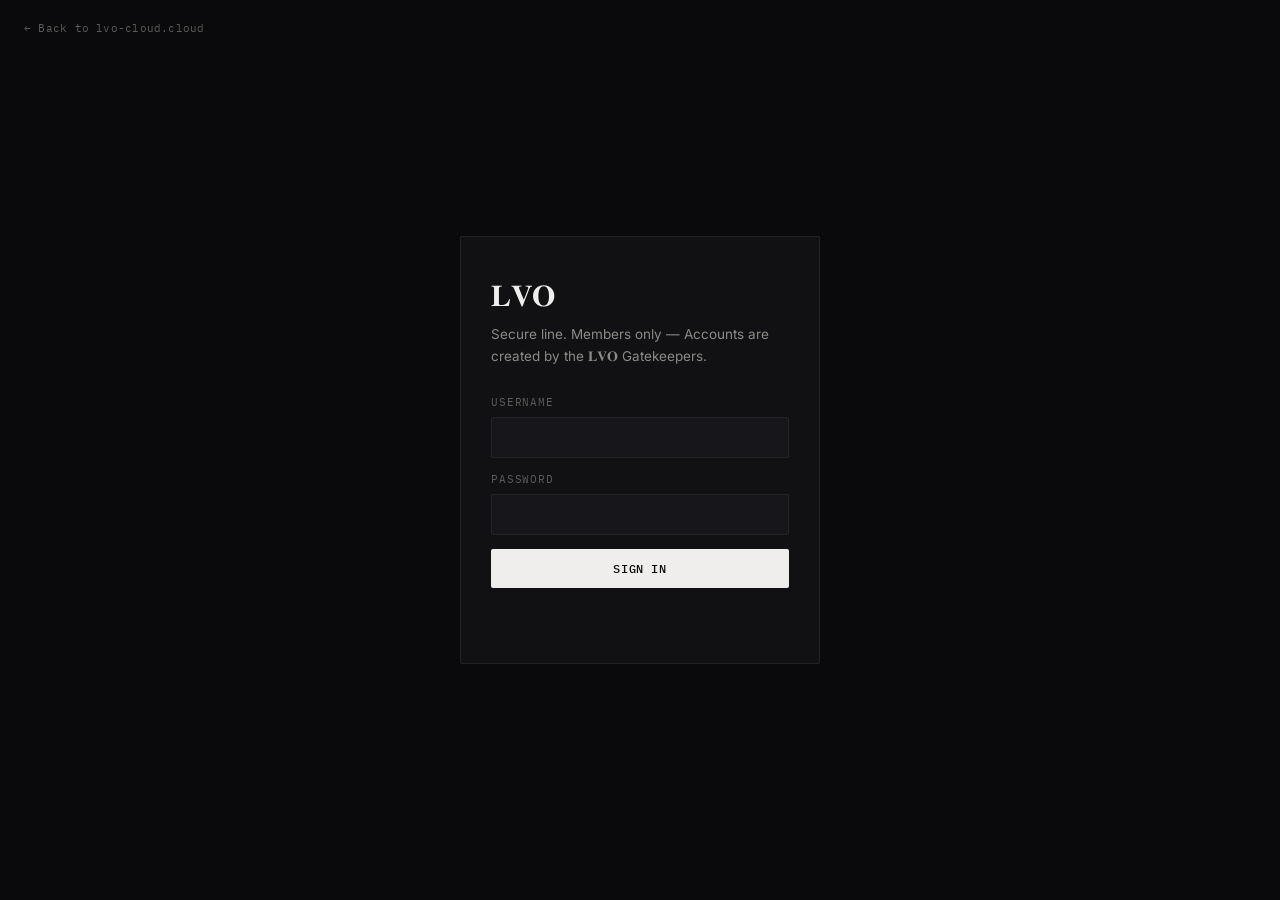
==== commit 6294f9f2: "Update index.html" ====
--- a/index.html
+++ b/index.html
@@ -3,7 +3,7 @@
 <head>
 <meta charset="UTF-8" />
 <meta name="viewport" content="width=device-width, initial-scale=1, maximum-scale=1, viewport-fit=cover" />
-<title>𝐋𝐕𝐎 — secure line</title>
+<title>𝐋𝐕𝐎 — chat</title>
 <link rel="preconnect" href="https://fonts.googleapis.com">
 <link rel="preconnect" href="https://fonts.gstatic.com" crossorigin>
 <link href="https://fonts.googleapis.com/css2?family=Fraunces:opsz,wght@9..144,500;9..144,600&family=Inter:wght@400;500;600&family=IBM+Plex+Mono:wght@400;500&display=swap" rel="stylesheet">
@@ -45,27 +45,6 @@
     <p class="error-text" id="pwd-error"></p>
     <div class="modal-actions">
       <button class="btn" id="pwd-save">Save and continue</button>
-    </div>
-  </div>
-</div>
-
-<!-- ---------------- Restore or start fresh (missing local E2EE state) ---------------- -->
-<div class="modal-backdrop hidden" id="restore-modal">
-  <div class="modal">
-    <h2>Restore secure-line history</h2>
-    <p class="subhead">This device is missing your encrypted conversation history. Enter your password to restore it from your account backup.</p>
-    <div class="field">
-      <label for="restore-password">Password</label>
-      <input id="restore-password" type="password" autocomplete="current-password" />
-    </div>
-    <p class="error-text" id="restore-error"></p>
-    <div class="modal-actions">
-      <button class="btn" id="restore-submit" style="width:auto;">Restore</button>
-    </div>
-    <hr class="modal-divider" />
-    <p class="hint-text">Don't have your password? Starting fresh means you won't be able to read old conversations here, and contacts will need to re-establish a secure session with you.</p>
-    <div class="modal-actions">
-      <button class="btn btn-danger" id="restore-skip" style="width:auto;">Start a new identity instead</button>
     </div>
   </div>
 </div>
@@ -355,11 +334,9 @@
 </div>
 
 <!--
-  sdk/e2ee-sdk.bundle.js and the emoji-picker-element module are NOT
-  loaded here anymore. Both are lazy-loaded from app.js only when
-  actually needed (after a successful login, and the first time the
-  reaction picker opens) so the login screen doesn't have to download
-  the crypto bundle before it's even interactive.
+  The emoji-picker-element module is NOT loaded here — it's lazy-loaded
+  from app.js the first time the reaction picker opens, so the login
+  screen doesn't have to download it before it's even interactive.
 -->
 <script src="app.js"></script>
 </body>
--- a/app.css
+++ b/app.css
@@ -441,6 +441,8 @@
   font-weight: 500;
 }
 
+.reset-session-btn { margin-left: auto; flex-shrink: 0; }
+
 .chat-status {
   font-family: var(--font-mono);
   font-size: 11px;
@@ -1127,3 +1129,9 @@
   overflow: hidden;
 }
 .gif-choice img { width: 100%; display: block; }
+
+.modal-divider {
+  border: none;
+  border-top: 1px solid var(--hairline);
+  margin: 18px 0;
+}
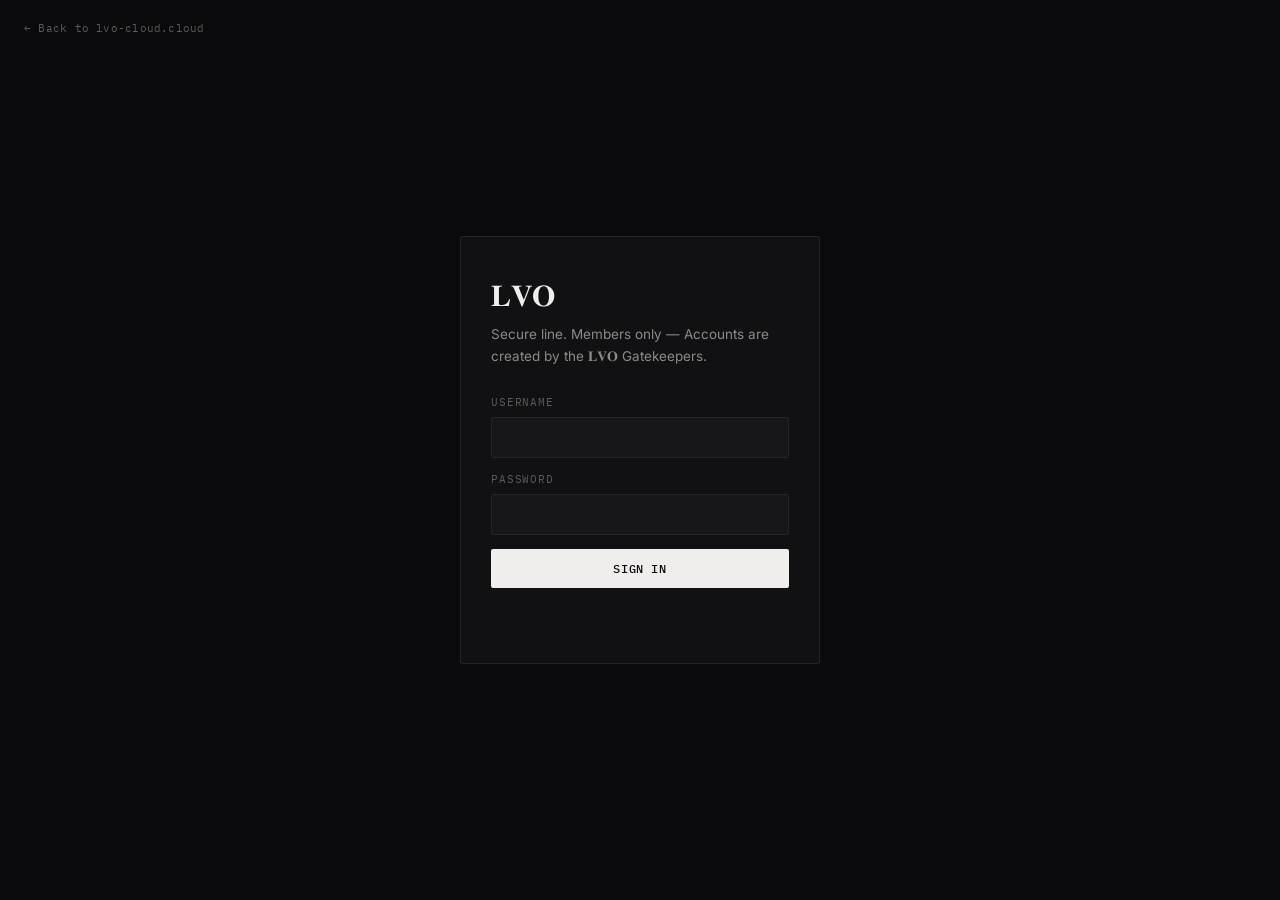
==== commit 0373f391: "Update index.html" ====
--- a/index.html
+++ b/index.html
@@ -234,11 +234,23 @@
 
     <div class="card">
       <h2>DIRECT MESSAGES</h2>
-      <p class="hint-text" style="margin-top:0;">Direct messages stay end-to-end encrypted — this shows only who's talked to whom and when, never message content.</p>
+      <p class="hint-text" style="margin-top:0;">Direct messages are stored in plaintext and are visible to admins. Click a thread to review its full message history.</p>
       <div id="dm-thread-list"></div>
     </div>
   </div>
 </section>
+
+<!-- ---------------- Admin DM viewer (read-only) ---------------- -->
+<div class="modal-backdrop hidden" id="admin-dm-viewer-modal">
+  <div class="modal admin-dm-viewer-modal">
+    <div class="chat-header" style="padding:0 0 12px;">
+      <div id="admin-dm-viewer-title" class="chat-peer-name"></div>
+      <button class="icon-btn" id="admin-dm-viewer-close" title="Close" style="margin-left:auto;">✕</button>
+    </div>
+    <p class="hint-text" style="margin-top:0;">Read-only admin view. This thread's messages are not editable here.</p>
+    <div class="messages" id="admin-dm-viewer-messages" style="max-height:60vh; overflow-y:auto;"></div>
+  </div>
+</div>
 
 <!-- ---------------- Message bubble template (cloned by app.js per message) ---------------- -->
 <template id="message-template">
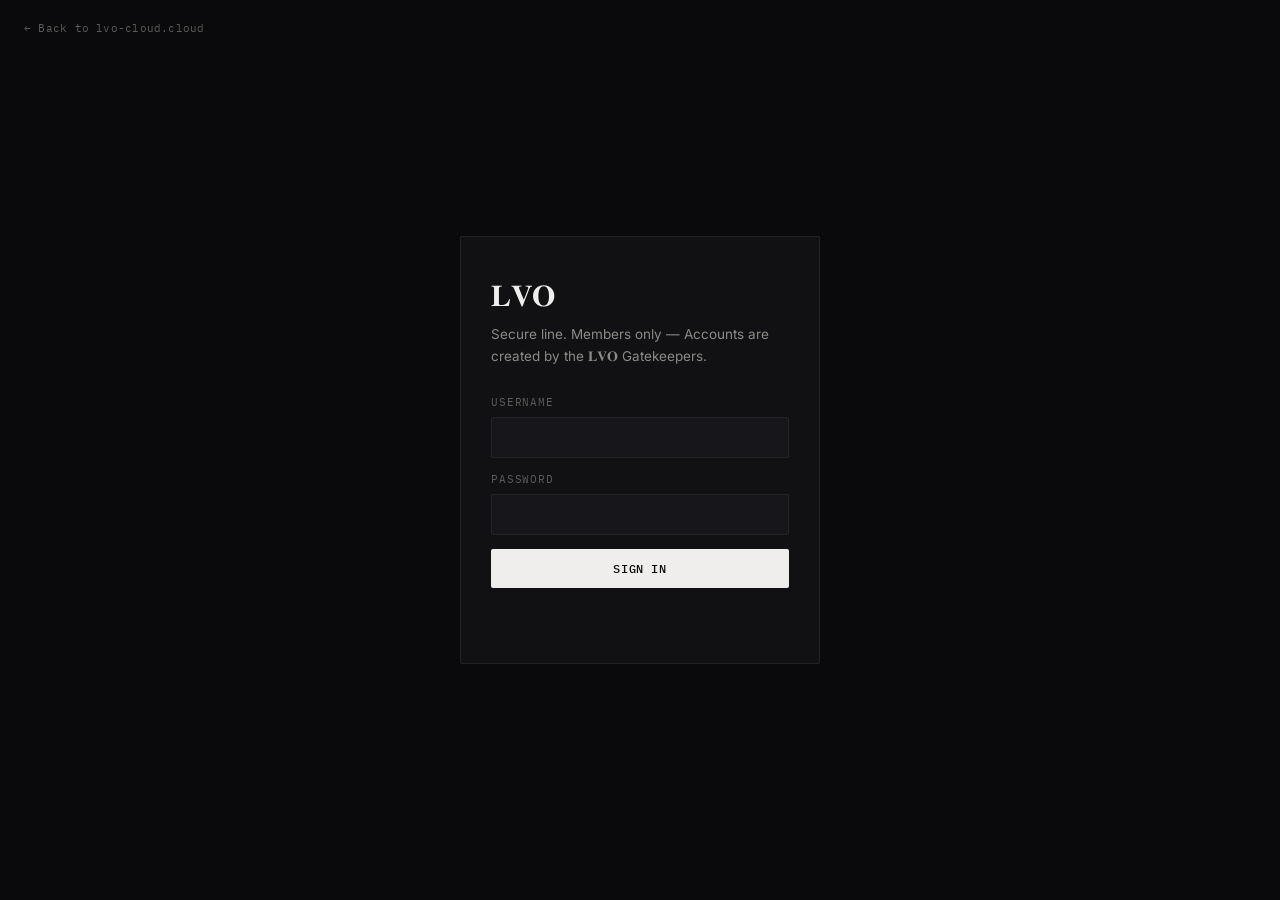
==== commit 1026161d: "Update index.html" ====
--- a/index.html
+++ b/index.html
@@ -10,6 +10,171 @@
 <link rel="stylesheet" href="app.css" />
 <link rel="icon" type="image/png" href="assets/logo.png"/>
 <link rel="apple-touch-icon" href="assets/logo.png"/>
+
+<!--
+  TEAMS-STYLE ADDITIONS (new).
+  This block is self-contained so it works even before app.css picks up
+  matching rules — it only defines classes that didn't exist before
+  (top-tabs, search, calendar, news). It reuses your existing CSS
+  variables (--panel-raised, etc.) where they're already relied on
+  elsewhere in the app, and falls back sanely if they're undefined.
+-->
+<style>
+  :root{
+    --teams-accent: var(--accent, #5b5fc7);
+    --teams-accent-hover: var(--accent-hover, #4649a8);
+    --teams-border: var(--border, rgba(127,127,127,.18));
+    --teams-surface: var(--panel-raised, #1e1f26);
+  }
+
+  /* ---- top tab row (Chat / Calendar / News), Teams left-rail style ---- */
+  .top-tabs{
+    display:flex;
+    gap:4px;
+    padding:8px 10px 4px;
+    border-bottom:1px solid var(--teams-border);
+  }
+  .top-tab{
+    flex:1;
+    display:flex;
+    flex-direction:column;
+    align-items:center;
+    gap:2px;
+    padding:7px 4px;
+    border:none;
+    background:transparent;
+    border-radius:8px;
+    cursor:pointer;
+    font-family:inherit;
+    font-size:11px;
+    color:inherit;
+    opacity:.65;
+  }
+  .top-tab .top-tab-icon{ font-size:16px; line-height:1; }
+  .top-tab:hover{ opacity:.9; background:rgba(127,127,127,.08); }
+  .top-tab.active{ opacity:1; background:rgba(91,95,199,.14); color:var(--teams-accent); box-shadow:inset 0 0 0 1px rgba(91,95,199,.35); }
+
+  /* ---- global search (Teams "Search or type a command") ---- */
+  .global-search{ position:relative; padding:8px 10px; }
+  .global-search input{
+    width:100%;
+    box-sizing:border-box;
+    padding:8px 10px 8px 30px;
+    border-radius:6px;
+    border:1px solid var(--teams-border);
+    background:rgba(127,127,127,.08);
+    color:inherit;
+    font-family:inherit;
+    font-size:13px;
+  }
+  .global-search::before{
+    content:"🔍";
+    position:absolute;
+    left:19px; top:17px;
+    font-size:12px;
+    opacity:.6;
+    pointer-events:none;
+  }
+  .search-results{
+    position:absolute;
+    left:10px; right:10px; top:100%;
+    z-index:40;
+    background:var(--teams-surface);
+    border:1px solid var(--teams-border);
+    border-radius:8px;
+    box-shadow:0 8px 24px rgba(0,0,0,.35);
+    max-height:70vh;
+    overflow-y:auto;
+    padding:6px 0;
+  }
+  .search-results.hidden{ display:none; }
+  .search-section-label{
+    font-size:10.5px; letter-spacing:.06em; text-transform:uppercase;
+    opacity:.55; padding:8px 12px 4px;
+  }
+  .search-result-row{
+    display:flex; align-items:center; gap:8px;
+    width:100%; text-align:left;
+    padding:7px 12px;
+    border:none; background:transparent; color:inherit;
+    font-family:inherit; font-size:13px; cursor:pointer;
+  }
+  .search-result-row:hover{ background:rgba(127,127,127,.1); }
+  .search-result-sub{ opacity:.6; font-size:11.5px; margin-left:auto; padding-left:8px; white-space:nowrap; }
+  .search-empty{ padding:10px 12px; opacity:.6; font-size:12.5px; }
+
+  /* ---- shared full-pane view (Calendar / News sit where chat sits) ---- */
+  .full-view{ padding:22px 26px; overflow-y:auto; height:100%; box-sizing:border-box; }
+  .full-view-header{
+    display:flex; align-items:center; justify-content:space-between;
+    margin-bottom:16px; gap:12px; flex-wrap:wrap;
+  }
+  .full-view-header h1{ font-family:'Fraunces', serif; font-size:22px; margin:0; }
+
+  /* ---- calendar ---- */
+  .cal-nav{ display:flex; align-items:center; gap:10px; }
+  .cal-nav button{ background:transparent; border:1px solid var(--teams-border); border-radius:6px; color:inherit; cursor:pointer; padding:4px 9px; }
+  .cal-month-label{ font-weight:600; min-width:150px; text-align:center; }
+  .calendar-grid{
+    display:grid; grid-template-columns:repeat(7,1fr); gap:6px; margin-bottom:20px;
+  }
+  .calendar-dow{ text-align:center; font-size:11px; opacity:.55; padding-bottom:4px; text-transform:uppercase; letter-spacing:.05em; }
+  .calendar-day{
+    min-height:78px; border:1px solid var(--teams-border); border-radius:8px;
+    padding:6px; font-size:12px; cursor:pointer; position:relative;
+    display:flex; flex-direction:column; gap:3px;
+  }
+  .calendar-day.other-month{ opacity:.35; }
+  .calendar-day.today{ box-shadow:inset 0 0 0 2px var(--teams-accent); }
+  .calendar-day.selected{ background:rgba(91,95,199,.14); }
+  .calendar-day .day-num{ font-weight:600; }
+  .calendar-day .day-dot-row{ display:flex; gap:3px; flex-wrap:wrap; }
+  .calendar-day .day-dot{ width:6px; height:6px; border-radius:50%; background:var(--teams-accent); }
+  .day-events-panel{ border-top:1px solid var(--teams-border); padding-top:14px; }
+  .event-item{
+    display:flex; gap:10px; align-items:flex-start;
+    padding:10px 12px; border:1px solid var(--teams-border); border-radius:8px; margin-bottom:8px;
+  }
+  .event-time{ font-family:'IBM Plex Mono', monospace; font-size:12px; opacity:.7; min-width:56px; }
+  .event-body{ flex:1; }
+  .event-title{ font-weight:600; margin-bottom:2px; }
+  .event-desc{ opacity:.75; font-size:12.5px; }
+  .event-remove{ background:none; border:none; color:inherit; opacity:.5; cursor:pointer; }
+  .event-remove:hover{ opacity:1; }
+
+  /* ---- news / announcements feed ---- */
+  .news-compose{ border:1px solid var(--teams-border); border-radius:10px; padding:14px; margin-bottom:20px; }
+  .news-compose input, .news-compose textarea{
+    width:100%; box-sizing:border-box; padding:9px 10px; border-radius:6px;
+    border:1px solid var(--teams-border); background:rgba(127,127,127,.06);
+    color:inherit; font-family:inherit; font-size:13.5px; margin-bottom:8px;
+  }
+  .news-compose textarea{ min-height:70px; resize:vertical; }
+  .news-post{ border:1px solid var(--teams-border); border-radius:10px; padding:16px; margin-bottom:14px; }
+  .news-post.pinned{ box-shadow:inset 0 0 0 1px var(--teams-accent); }
+  .news-post-head{ display:flex; align-items:baseline; gap:8px; margin-bottom:6px; }
+  .news-post-title{ font-weight:700; font-size:15px; }
+  .news-post-meta{ opacity:.55; font-size:11.5px; margin-left:auto; }
+  .news-post-body{ white-space:pre-wrap; font-size:13.5px; line-height:1.5; }
+  .news-pin-tag{ font-size:10px; text-transform:uppercase; letter-spacing:.05em; color:var(--teams-accent); border:1px solid var(--teams-accent); border-radius:4px; padding:1px 5px; }
+
+  /* ---- mobile: calendar/news share the chat-back-btn's existing
+     show/hide-on-mobile rule (it's already wired to your breakpoint),
+     so #calendar-back-btn/#news-back-btn need no extra media query.
+     The grid itself still needs to shrink so 7 columns fit a phone
+     screen. ---- */
+  @media (max-width: 560px){
+    .full-view{ padding:14px 12px; }
+    .full-view-header{ gap:8px; }
+    .full-view-header h1{ font-size:18px; }
+    .cal-nav{ gap:6px; flex-wrap:wrap; }
+    .cal-month-label{ min-width:auto; font-size:13px; }
+    .calendar-grid{ gap:3px; }
+    .calendar-day{ min-height:44px; padding:3px; font-size:10px; border-radius:5px; }
+    .calendar-day .day-dot{ width:4px; height:4px; }
+    .news-post{ padding:12px; }
+  }
+</style>
 </head>
 <body>
 
@@ -63,14 +228,35 @@
       </div>
     </div>
 
-    <p class="roster-label" id="channels-label">CHANNELS</p>
-    <div class="roster-list channels-list" id="channels-list">
-      <p class="roster-empty">Loading…</p>
-    </div>
-
-    <p class="roster-label">MEMBERS</p>
-    <div class="roster-list" id="roster-list">
-      <p class="roster-empty">Loading…</p>
+    <!-- NEW: Teams-style top tabs -->
+    <nav class="top-tabs" id="top-tabs">
+      <button class="top-tab active" data-tab="chat" type="button">
+        <span class="top-tab-icon">💬</span><span>Chat</span>
+      </button>
+      <button class="top-tab" data-tab="calendar" type="button">
+        <span class="top-tab-icon">📅</span><span>Calendar</span>
+      </button>
+      <button class="top-tab" data-tab="news" type="button">
+        <span class="top-tab-icon">📰</span><span>News</span>
+      </button>
+    </nav>
+
+    <!-- NEW: global search (Teams "Search or type a command") -->
+    <div class="global-search">
+      <input id="global-search-input" type="text" placeholder="Search people, channels, messages…" autocomplete="off" />
+      <div class="search-results hidden" id="search-results"></div>
+    </div>
+
+    <div id="chat-rail-lists">
+      <p class="roster-label" id="channels-label">CHANNELS</p>
+      <div class="roster-list channels-list" id="channels-list">
+        <p class="roster-empty">Loading…</p>
+      </div>
+
+      <p class="roster-label">RECENT CHATS</p>
+      <div class="roster-list" id="roster-list">
+        <p class="roster-empty">Loading…</p>
+      </div>
     </div>
 
     <div class="rail-footer">
@@ -97,6 +283,7 @@
           <div class="chat-peer-name" id="peer-name"></div>
           <div class="chat-status"><span class="status-dot" id="status-dot"></span><span id="status-text">Connecting…</span></div>
         </div>
+        <button class="icon-btn" id="mute-btn" style="margin-left:auto;" title="Mute notifications">🔔</button>
       </div>
       <div class="messages" id="messages"></div>
 
@@ -122,8 +309,81 @@
       </div>
       <div class="composer-locked hidden" id="composer-locked">Only admins can post in this channel.</div>
     </div>
+
+    <!-- NEW: Calendar view -->
+    <div id="calendar-view" class="full-view hidden">
+      <div class="full-view-header">
+        <button class="icon-btn chat-back-btn" id="calendar-back-btn" title="Back">
+          <svg viewBox="0 0 24 24" width="20" height="20" fill="none" stroke="currentColor" stroke-width="2" stroke-linecap="round" stroke-linejoin="round"><path d="M15 18l-6-6 6-6"/></svg>
+        </button>
+        <h1>Calendar</h1>
+        <div class="cal-nav">
+          <button id="cal-prev" type="button">←</button>
+          <span class="cal-month-label" id="cal-month-label"></span>
+          <button id="cal-next" type="button">→</button>
+          <button class="btn hidden" id="cal-new-event-btn" type="button" style="width:auto;margin-left:10px;">+ New event</button>
+        </div>
+      </div>
+      <div class="calendar-grid" id="calendar-dow-row"></div>
+      <div class="calendar-grid" id="calendar-grid"></div>
+      <div class="day-events-panel">
+        <h2 id="cal-selected-day-label" style="font-size:14px; opacity:.75; font-weight:600;"></h2>
+        <div id="cal-day-events"></div>
+      </div>
+    </div>
+
+    <!-- NEW: News / announcements view -->
+    <div id="news-view" class="full-view hidden">
+      <div class="full-view-header">
+        <button class="icon-btn chat-back-btn" id="news-back-btn" title="Back">
+          <svg viewBox="0 0 24 24" width="20" height="20" fill="none" stroke="currentColor" stroke-width="2" stroke-linecap="round" stroke-linejoin="round"><path d="M15 18l-6-6 6-6"/></svg>
+        </button>
+        <h1>News</h1>
+      </div>
+      <div class="news-compose hidden" id="news-compose">
+        <input id="news-title-input" type="text" placeholder="Headline…" />
+        <textarea id="news-body-input" placeholder="What's the update?"></textarea>
+        <label style="font-size:12.5px; opacity:.8; display:flex; gap:6px; align-items:center; margin-bottom:8px;">
+          <input type="checkbox" id="news-pin-checkbox" style="width:auto;" /> Pin to top
+        </label>
+        <p class="error-text" id="news-error"></p>
+        <button class="btn" id="news-post-btn" style="width:auto;">Post news</button>
+      </div>
+      <div id="news-feed"></div>
+    </div>
   </main>
 </section>
+
+<!-- ---------------- New calendar event modal ---------------- -->
+<div class="modal-backdrop hidden" id="event-modal">
+  <div class="modal">
+    <h2>New event</h2>
+    <p class="subhead">Visible to everyone on the Calendar tab.</p>
+    <div class="field">
+      <label for="event-title">Title</label>
+      <input id="event-title" type="text" />
+    </div>
+    <div class="form-row">
+      <div class="field">
+        <label for="event-date">Date</label>
+        <input id="event-date" type="date" />
+      </div>
+      <div class="field">
+        <label for="event-time">Time (optional)</label>
+        <input id="event-time" type="time" />
+      </div>
+    </div>
+    <div class="field">
+      <label for="event-desc">Description (optional)</label>
+      <input id="event-desc" type="text" />
+    </div>
+    <p class="error-text" id="event-error"></p>
+    <div class="modal-actions">
+      <button class="btn btn-secondary" id="event-cancel" style="width:auto;">Cancel</button>
+      <button class="btn" id="event-save" style="width:auto;">Create event</button>
+    </div>
+  </div>
+</div>
 
 <!-- ---------------- Avatar settings modal ---------------- -->
 <div class="modal-backdrop hidden" id="avatar-modal">
@@ -282,6 +542,7 @@
           <path d="M15 11.5v4.4M12.8 13.7h4.4" stroke-width="1.6"/>
         </svg>
       </button>
+      <button class="icon-btn message-translate-btn" type="button" title="Translate">🌐</button>
     </div>
   </div>
 </template>
@@ -294,10 +555,7 @@
   </button>
 </template>
 
-<!-- ---------------- Reaction picker popup (positioned near the message that was hovered/tapped) ----------------
-     Full emoji set via the emoji-picker-element web component instead of
-     a hardcoded row of 6 buttons. The custom element script is lazy-loaded
-     by app.js the first time this popup is opened, not on initial page load. -->
+<!-- ---------------- Reaction picker popup ---------------- -->
 <div class="reaction-picker hidden" id="reaction-picker">
   <emoji-picker id="emoji-picker-el"></emoji-picker>
 </div>
@@ -345,11 +603,6 @@
   </div>
 </div>
 
-<!--
-  The emoji-picker-element module is NOT loaded here — it's lazy-loaded
-  from app.js the first time the reaction picker opens, so the login
-  screen doesn't have to download it before it's even interactive.
--->
 <script src="app.js"></script>
 </body>
 </html>
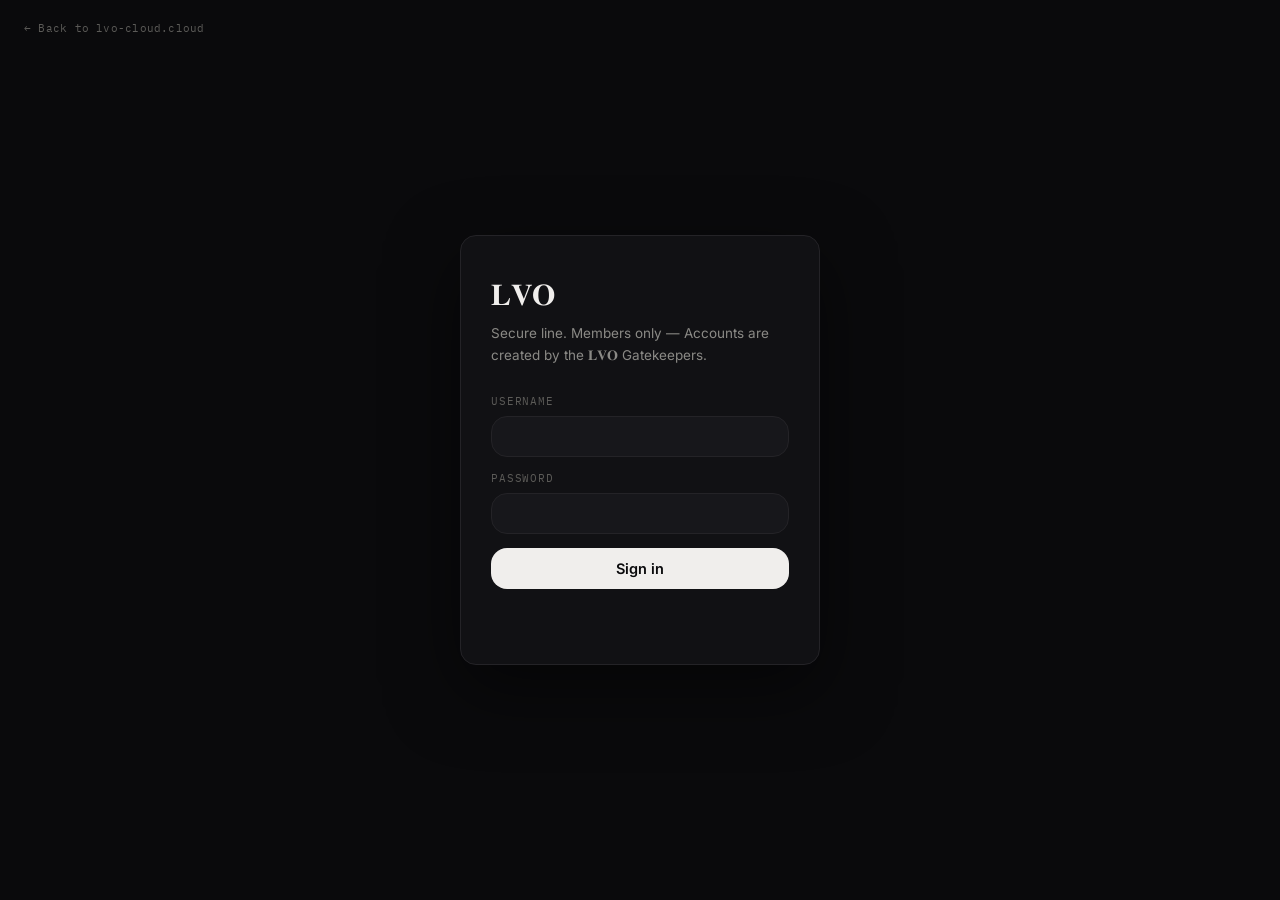
==== commit e3a9c18b: "Update index.html" ====
--- a/index.html
+++ b/index.html
@@ -7,7 +7,7 @@
 <link rel="preconnect" href="https://fonts.googleapis.com">
 <link rel="preconnect" href="https://fonts.gstatic.com" crossorigin>
 <link href="https://fonts.googleapis.com/css2?family=Fraunces:opsz,wght@9..144,500;9..144,600&family=Inter:wght@400;500;600&family=IBM+Plex+Mono:wght@400;500&display=swap" rel="stylesheet">
-<link rel="stylesheet" href="app.css" />
+<link rel="stylesheet" href="app.css?v=20260908b" />
 <link rel="icon" type="image/png" href="assets/logo.png"/>
 <link rel="apple-touch-icon" href="assets/logo.png"/>
 
@@ -603,6 +603,6 @@
   </div>
 </div>
 
-<script src="app.js"></script>
+<script src="app.js?v=20260908b"></script>
 </body>
 </html>
--- a/app.css
+++ b/app.css
@@ -16,7 +16,8 @@
   --accent-2: #7c5cff;
   --leader: #c8a96e;
   --danger: #b3564a;
-  --radius: 2px;
+  --radius: 16px;
+  --radius-sm: 10px;
   --font-ui: 'Inter', system-ui, sans-serif;
   --font-serif: 'Fraunces', serif;
   --font-mono: 'IBM Plex Mono', ui-monospace, monospace;
@@ -100,6 +101,7 @@
   border-radius: var(--radius);
   background: var(--panel);
   padding: 36px 30px;
+  box-shadow: 0 24px 70px rgba(0, 0, 0, 0.5);
 }
 
 .wordmark {
@@ -133,14 +135,12 @@
 }
 
 .btn {
-  font-family: var(--font-mono);
-  font-size: 12px;
-  letter-spacing: 0.05em;
-  text-transform: uppercase;
+  font-family: var(--font-ui);
+  font-size: 14.5px;
   border: none;
   border-radius: var(--radius);
   padding: 12px 16px;
-  font-weight: 500;
+  font-weight: 600;
   background: var(--text);
   color: var(--ink);
   width: 100%;
@@ -299,7 +299,7 @@
   color: var(--text);
 }
 .roster-item:hover { background: var(--panel-raised); }
-.roster-item.active { background: var(--panel-raised); box-shadow: inset 2px 0 0 var(--accent); }
+.roster-item.active { background: linear-gradient(135deg, var(--accent-dim), rgba(124, 92, 255, 0.16)); }
 .roster-item.active .avatar { box-shadow: 0 0 0 2px var(--ink), 0 0 0 4px var(--accent-2); }
 
 .roster-name {
@@ -390,8 +390,8 @@
 }
 .avatar img { width: 100%; height: 100%; object-fit: cover; }
 .avatar svg { width: 55%; height: 55%; }
-.avatar-sm { width: 30px; height: 30px; font-size: 14px; }
-.avatar-lg { width: 40px; height: 40px; font-size: 18px; }
+.avatar-sm { width: 34px; height: 34px; font-size: 15px; }
+.avatar-lg { width: 44px; height: 44px; font-size: 19px; }
 .avatar-xl { width: 64px; height: 64px; font-size: 30px; }
 
 /* Group/announcement channel icons get a gradient instead of the flat
@@ -590,8 +590,8 @@
 
 .message-text {
   background: var(--panel-raised);
-  border: 1px solid var(--hairline);
-  border-radius: 18px;
+  border: none;
+  border-radius: 20px;
   padding: 9px 14px;
   font-size: 14px;
   line-height: 1.5;
@@ -601,7 +601,6 @@
 }
 .message.mine .message-text {
   background: linear-gradient(135deg, var(--accent) 0%, var(--accent-2) 100%);
-  border-color: transparent;
   color: #fff;
 }
 .message.theirs .message-text { border-bottom-left-radius: 4px; }
@@ -661,7 +660,7 @@
   width: 100%;
   max-height: 320px;
   object-fit: cover;
-  border-radius: 12px;
+  border-radius: 16px;
   cursor: zoom-in;
   border: 1px solid var(--hairline);
 }
@@ -740,19 +739,20 @@
 
 .composer {
   display: flex;
-  align-items: center;
+  align-items: flex-end;
   gap: 10px;
   padding: 12px 20px 18px;
   padding-bottom: calc(18px + var(--safe-bottom));
   border-top: 1px solid var(--hairline);
   flex: 0 0 auto;
+  max-height: 45vh;
 }
 
 .composer-pill {
   flex: 1;
   min-width: 0;
   display: flex;
-  align-items: center;
+  align-items: flex-end;
   gap: 2px;
   background: var(--panel-raised);
   border: 1px solid var(--hairline);
@@ -766,8 +766,11 @@
   flex: 1;
   min-width: 0;
   resize: none;
+  box-sizing: border-box;
   height: 22px;
-  max-height: 100px;
+  min-height: 22px;
+  max-height: 140px;
+  overflow-y: auto;
   border: none;
   background: transparent;
   padding: 6px 4px;
@@ -842,6 +845,7 @@
   overflow-y: auto;
   -webkit-overflow-scrolling: touch;
   position: relative;
+  box-shadow: 0 24px 70px rgba(0, 0, 0, 0.5);
 }
 
 .modal h2 {
@@ -864,15 +868,14 @@
 }
 .tab-btn {
   flex: 1;
-  font-family: var(--font-mono);
+  font-family: var(--font-ui);
+  font-weight: 500;
   background: transparent;
   border: 1px solid var(--hairline);
   color: var(--text-faint);
-  border-radius: var(--radius);
+  border-radius: var(--radius-sm);
   padding: 9px;
-  font-size: 11.5px;
-  letter-spacing: 0.03em;
-  text-transform: uppercase;
+  font-size: 13px;
 }
 .tab-btn.active { border-color: var(--accent-dim); color: var(--text); }
 
